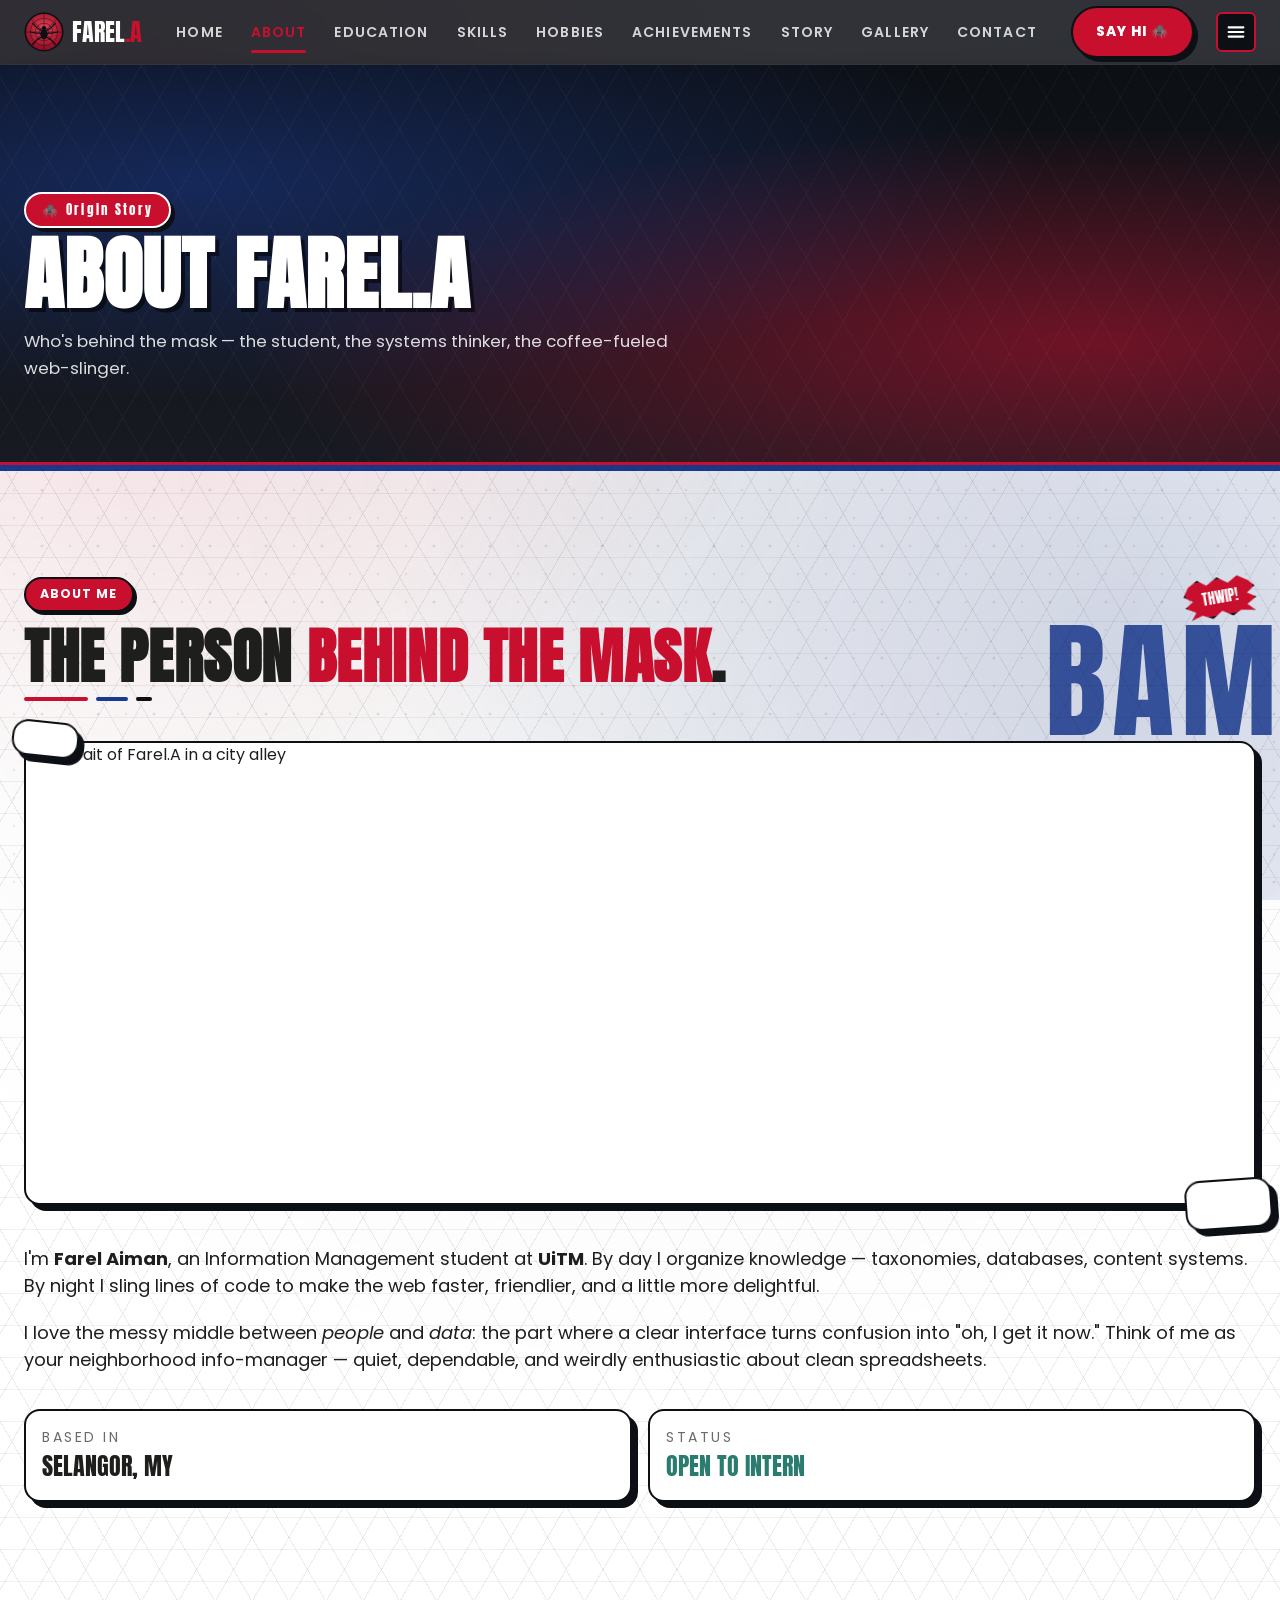
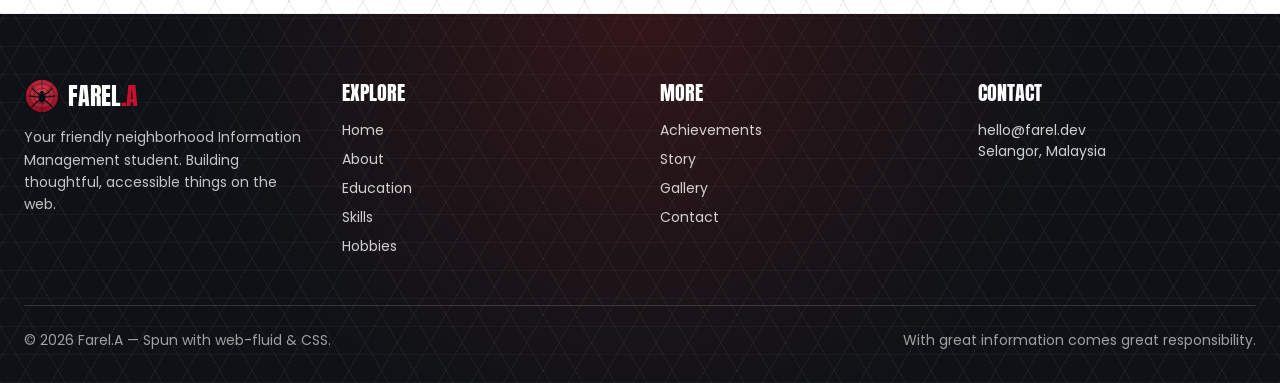
==== about.html @ d24015d4 "Add files via upload upload first commit" ====
<!doctype html>
<html lang="en">
<head>
<meta charset="utf-8">
<meta name="viewport" content="width=device-width,initial-scale=1">
<title>About — Farel.A</title>
<meta name="description" content="Meet Farel.A, an Information Management student bridging people and data.">
<meta property="og:title" content="About — Farel.A">
<meta property="og:description" content="Meet Farel.A, an Information Management student bridging people and data.">
<meta property="og:type" content="website">
<link rel="preconnect" href="https://fonts.googleapis.com">
<link rel="preconnect" href="https://fonts.gstatic.com" crossorigin>
<link rel="stylesheet" href="https://fonts.googleapis.com/css2?family=Anton&family=Poppins:wght@300;400;500;600;700;800&display=swap">
<link rel="stylesheet" href="styles.css">
</head>
<body>
<div id="site-header-slot"></div>
<main style="padding-top:5rem">
<section class="section web">
    <div class="container-x">
      <div class="reveal flex items-start justify-between gap-6 flex-wrap">
        <div>
          <span class="chip">About me</span>
          <h1 class="section-title" style="margin-top:1rem">The person <span class="text-spidey">behind the mask</span>.</h1>
          <div class="section-eyebrow-bar"><span></span><span></span><span></span></div>
        </div>
        <span class="comic-burst pop sm:inline-grid hidden" style="--r:-10deg;transform:rotate(-10deg);font-size:.85rem">THWIP!</span>
      </div>
      <div style="margin-top:2.5rem">
  <div class="grid gap-10 items-center" style="grid-template-columns:1fr">
    <div class="reveal relative">
      <div class="comic-card" style="overflow:hidden">
        <img src="https://images.unsplash.com/photo-1531123897727-8f129e1688ce?auto=format&fit=crop&w=900&q=80" alt="Portrait of Farel.A in a city alley" style="width:100%;height:460px;object-fit:cover" loading="lazy">
      </div>
      <div class="comic-card bg-spidey text-white font-display" style="position:absolute;bottom:-1.5rem;right:-1rem;padding:.5rem 1rem;font-size:1.25rem;transform:rotate(-4deg)">THWIP!</div>
      <div class="comic-card bg-accent text-white font-display" style="position:absolute;top:-1.25rem;left:-.75rem;padding:.25rem .75rem;transform:rotate(6deg)">HELLO!</div>
    </div>
    <div class="reveal" style="display:grid;gap:1.25rem;font-size:1.125rem">
      <p>I'm <strong>Farel Aiman</strong>, an Information Management student at <strong>UiTM</strong>. By day I organize knowledge — taxonomies, databases, content systems. By night I sling lines of code to make the web faster, friendlier, and a little more delightful.</p>
      <p>I love the messy middle between <em>people</em> and <em>data</em>: the part where a clear interface turns confusion into "oh, I get it now." Think of me as your neighborhood info-manager — quiet, dependable, and weirdly enthusiastic about clean spreadsheets.</p>
      <div class="grid grid-cols-2 gap-4" style="padding-top:1rem">
        <div class="comic-card p-4"><p class="text-sm uppercase tracking-widest text-muted-foreground">Based in</p><p class="font-display text-2xl">Selangor, MY</p></div>
        <div class="comic-card p-4"><p class="text-sm uppercase tracking-widest text-muted-foreground">Status</p><p class="font-display text-2xl text-primary">Open to intern</p></div>
      </div>
    </div>
  </div>
</div>
    </div>
  </section>
</main>
<div id="site-footer-slot"></div>
<div id="lightbox" class="lightbox" style="display:none"></div>
<script src="script.js"></script>
</body>
</html>
---- styles.css ----
/* Farel.A Portfolio — converted from Tailwind v4 source */
:root{
  --background:#ffffff;--foreground:#1e1e1c;--primary:#2a7d6e;--primary-foreground:#fff;
  --secondary:#f5f5f3;--secondary-foreground:#1e1e1c;--accent:#b8885a;--accent-foreground:#fff;
  --spidey:#c8102e;--spidey-deep:#8b0a1f;--spidey-blue:#1a3a8f;--spidey-blue-deep:#0f2563;
  --ink:#0c0f14;--muted:#f5f5f3;--muted-foreground:#6b6b66;--border:#e6e4df;--card:#fff;--ring:#c8102e;
  --font-display:"Anton","Impact",sans-serif;
  --font-body:"Poppins",system-ui,sans-serif;
}
*{box-sizing:border-box;border-color:var(--border)}
html{scroll-behavior:smooth}
body{margin:0;background:var(--background);color:var(--foreground);font-family:var(--font-body);-webkit-font-smoothing:antialiased;line-height:1.5}
h1,h2,h3,h4{font-family:var(--font-display);letter-spacing:.01em;margin:0}
p{margin:0}
a{color:inherit;text-decoration:none}
img,video,svg,iframe{display:block;max-width:100%}
button{font:inherit;cursor:pointer;background:none;border:0;color:inherit}
ul,ol{margin:0}

/* Color helpers */
.text-spidey{color:var(--spidey)}
.text-spidey-blue{color:var(--spidey-blue)}
.text-accent{color:var(--accent)}
.text-primary{color:var(--primary)}
.text-white{color:#fff}
.text-ink{color:var(--ink)}
.text-muted-foreground{color:var(--muted-foreground)}
.bg-spidey{background:var(--spidey)}
.bg-spidey-blue{background:var(--spidey-blue)}
.bg-accent{background:var(--accent)}
.bg-white{background:#fff}
.bg-ink{background:var(--ink)}
.bg-secondary{background:var(--secondary)}
.bg-background{background:var(--background)}
.border-ink{border-color:var(--ink)}
.border-spidey{border-color:var(--spidey)}

/* Typography */
.font-display{font-family:var(--font-display);text-transform:uppercase}
.font-semibold{font-weight:600}.font-bold{font-weight:700}.font-extrabold{font-weight:800}
.uppercase{text-transform:uppercase}
.tracking-wider{letter-spacing:.08em}
.tracking-widest{letter-spacing:.18em}
.leading-tight{line-height:1.15}
.leading-snug{line-height:1.3}
.leading-relaxed{line-height:1.7}

/* Layout */
.container-x{max-width:80rem;margin:0 auto;padding-left:1rem;padding-right:1rem}
@media(min-width:640px){.container-x{padding-left:1.5rem;padding-right:1.5rem}}
.relative{position:relative}.absolute{position:absolute}.fixed{position:fixed}
.inset-0{inset:0}.inset-x-0{left:0;right:0}.top-0{top:0}.bottom-0{bottom:0}.left-0{left:0}.right-0{right:0}
.z-10{z-index:10}.z-40{z-index:40}.z-50{z-index:50}
.overflow-hidden{overflow:hidden}
.flex{display:flex}.inline-flex{display:inline-flex}.grid{display:grid}.hidden{display:none}.block{display:block}
.items-center{align-items:center}.items-start{align-items:flex-start}
.justify-center{justify-content:center}.justify-between{justify-content:space-between}
.flex-wrap{flex-wrap:wrap}.flex-col{flex-direction:column}.shrink-0{flex-shrink:0}
.gap-1{gap:.25rem}.gap-2{gap:.5rem}.gap-3{gap:.75rem}.gap-4{gap:1rem}.gap-5{gap:1.25rem}.gap-6{gap:1.5rem}.gap-8{gap:2rem}.gap-10{gap:2.5rem}
.text-center{text-align:center}
.w-full{width:100%}.h-full{height:100%}.min-h-screen{min-height:100vh}
.mx-auto{margin-left:auto;margin-right:auto}
.mt-1{margin-top:.25rem}.mt-2{margin-top:.5rem}.mt-3{margin-top:.75rem}.mt-4{margin-top:1rem}.mt-5{margin-top:1.25rem}.mt-6{margin-top:1.5rem}.mt-8{margin-top:2rem}.mt-10{margin-top:2.5rem}.mt-12{margin-top:3rem}
.mb-1{margin-bottom:.25rem}.mb-3{margin-bottom:.75rem}
.pt-3{padding-top:.75rem}.pt-4{padding-top:1rem}.pt-6{padding-top:1.5rem}.pt-16{padding-top:4rem}.pt-20{padding-top:5rem}.pt-28{padding-top:7rem}
.pb-8{padding-bottom:2rem}.pb-20{padding-bottom:5rem}
.py-2{padding-top:.5rem;padding-bottom:.5rem}.py-3{padding-top:.75rem;padding-bottom:.75rem}.py-4{padding-top:1rem;padding-bottom:1rem}.py-16{padding-top:4rem;padding-bottom:4rem}.py-20{padding-top:5rem;padding-bottom:5rem}
.px-3{padding-left:.75rem;padding-right:.75rem}.px-4{padding-left:1rem;padding-right:1rem}
.p-4{padding:1rem}.p-5{padding:1.25rem}.p-6{padding:1.5rem}.p-8{padding:2rem}
.rounded-md{border-radius:.375rem}.rounded-lg{border-radius:.5rem}.rounded-full{border-radius:9999px}
.border{border-width:1px;border-style:solid}.border-2{border-width:2px;border-style:solid}.border-y-2{border-top-width:2px;border-bottom-width:2px;border-style:solid}.border-l-4{border-left-width:4px;border-style:solid}
.opacity-65{opacity:.65}

/* Sizes */
.w-3{width:.75rem}.w-4{width:1rem}.w-5{width:1.25rem}.w-6{width:1.5rem}.w-8{width:2rem}.w-9{width:2.25rem}.w-10{width:2.5rem}.w-12{width:3rem}.w-16{width:4rem}.w-24{width:6rem}.w-40{width:10rem}.w-72{width:18rem}.w-80{width:20rem}
.h-1{height:.25rem}.h-2{height:.5rem}.h-3{height:.75rem}.h-5{height:1.25rem}.h-6{height:1.5rem}.h-9{height:2.25rem}.h-10{height:2.5rem}.h-12{height:3rem}.h-16{height:4rem}.h-32{height:8rem}.h-72{height:18rem}.h-px{height:1px}

/* Typography sizes */
.text-xs{font-size:.75rem}.text-sm{font-size:.875rem}.text-base{font-size:1rem}.text-lg{font-size:1.125rem}.text-xl{font-size:1.25rem}.text-2xl{font-size:1.5rem}.text-3xl{font-size:1.875rem}.text-4xl{font-size:2.25rem;line-height:1.1}.text-5xl{font-size:3rem;line-height:1.05}.text-6xl{font-size:3.75rem;line-height:1}.text-7xl{font-size:4.5rem;line-height:1}

/* Grids */
.grid-cols-2{grid-template-columns:repeat(2,minmax(0,1fr))}
@media(min-width:640px){
  .sm\:grid-cols-2{grid-template-columns:repeat(2,minmax(0,1fr))}
  .sm\:text-7xl{font-size:4.5rem;line-height:1}
  .sm\:text-6xl{font-size:3.75rem;line-height:1.05}
  .sm\:inline-grid{display:inline-grid}
}
@media(min-width:768px){
  .md\:grid-cols-2{grid-template-columns:repeat(2,minmax(0,1fr))}
  .md\:grid-cols-3{grid-template-columns:repeat(3,minmax(0,1fr))}
  .md\:grid-cols-4{grid-template-columns:repeat(4,minmax(0,1fr))}
  .md\:py-28{padding-top:7rem;padding-bottom:7rem}
  .md\:pt-36{padding-top:9rem}
  .md\:pb-28{padding-bottom:7rem}
  .md\:p-8{padding:2rem}
  .md\:h-20{height:5rem}
  .md\:block{display:block}
}
@media(min-width:1024px){
  .lg\:grid-cols-2{grid-template-columns:repeat(2,minmax(0,1fr))}
  .lg\:grid-cols-3{grid-template-columns:repeat(3,minmax(0,1fr))}
  .lg\:grid-cols-4{grid-template-columns:repeat(4,minmax(0,1fr))}
  .lg\:grid-cols-5{grid-template-columns:repeat(5,minmax(0,1fr))}
  .lg\:col-span-2{grid-column:span 2 / span 2}
  .lg\:col-span-3{grid-column:span 3 / span 3}
  .lg\:flex{display:flex}
  .lg\:hidden{display:none}
  .lg\:block{display:block}
  .lg\:text-9xl{font-size:7.5rem;line-height:1}
}

/* Decorations */
.drop-shadow-comic{filter:drop-shadow(4px 4px 0 rgba(0,0,0,.6))}
.shadow-comic{box-shadow:3px 3px 0 var(--ink)}

/* Components */
.chip{display:inline-flex;align-items:center;gap:.4rem;padding:.4rem .9rem;border:2px solid var(--ink);border-radius:9999px;background:var(--spidey);color:#fff;font-weight:700;letter-spacing:.08em;text-transform:uppercase;font-size:.78rem;box-shadow:3px 3px 0 var(--ink)}
.comic-card{background:#fff;border:2px solid var(--ink);border-radius:1rem;box-shadow:6px 6px 0 var(--ink)}
.btn-comic{display:inline-flex;align-items:center;gap:.5rem;padding:.85rem 1.4rem;border:2px solid var(--ink);border-radius:9999px;font-weight:800;letter-spacing:.08em;text-transform:uppercase;font-size:.85rem;box-shadow:4px 4px 0 var(--ink);transition:transform .15s ease, box-shadow .15s ease}
.btn-comic:hover{transform:translate(-2px,-2px);box-shadow:6px 6px 0 var(--ink)}
.btn-comic:active{transform:translate(2px,2px);box-shadow:1px 1px 0 var(--ink)}

.paper{background-color:#f5f5f3;background-image:radial-gradient(rgba(0,0,0,.04) 1px,transparent 1px),radial-gradient(rgba(0,0,0,.03) 1px,transparent 1px);background-size:18px 18px,36px 36px;background-position:0 0,9px 9px}
.web-bg{background-color:#0e1216;background-image:radial-gradient(circle at 50% 0%,rgba(214,40,40,.18),transparent 60%),repeating-linear-gradient(60deg,rgba(255,255,255,.05) 0 1px,transparent 1px 28px),repeating-linear-gradient(-60deg,rgba(255,255,255,.05) 0 1px,transparent 1px 28px),repeating-linear-gradient(0deg,rgba(255,255,255,.04) 0 1px,transparent 1px 28px)}
.web-pattern{background-image:radial-gradient(circle at 50% 0%,rgba(12,15,20,.06),transparent 70%),repeating-linear-gradient(60deg,rgba(12,15,20,.08) 0 1px,transparent 1px 32px),repeating-linear-gradient(-60deg,rgba(12,15,20,.08) 0 1px,transparent 1px 32px),repeating-linear-gradient(0deg,rgba(12,15,20,.06) 0 1px,transparent 1px 32px)}
.spidey-veil{background:radial-gradient(ellipse at 20% 20%,rgba(26,58,143,.55),transparent 55%),radial-gradient(ellipse at 85% 30%,rgba(200,16,46,.45),transparent 50%),linear-gradient(180deg,rgba(0,0,0,.55),rgba(0,0,0,.85))}
.crack-strip{background:linear-gradient(90deg,var(--spidey) 0 50%,var(--spidey-blue) 50% 100%)}

.comic-burst{display:inline-grid;place-items:center;padding:.5rem 1rem;font-family:var(--font-display);color:#fff;border:2px solid var(--ink);box-shadow:4px 4px 0 var(--ink);clip-path:polygon(8% 14%,22% 0%,34% 16%,50% 0%,64% 18%,78% 4%,92% 20%,100% 36%,88% 50%,100% 64%,86% 78%,96% 96%,76% 90%,64% 100%,50% 84%,36% 100%,22% 88%,6% 96%,14% 78%,0% 64%,12% 50%,0% 36%);background:var(--spidey)}
.comic-burst.blue{background:var(--spidey-blue)}
.comic-burst.accent{background:var(--accent)}

/* Animations */
@keyframes slideUp{from{opacity:0;transform:translateY(28px)}to{opacity:1;transform:none}}
@keyframes float{0%,100%{transform:translateY(0)}50%{transform:translateY(-8px)}}
@keyframes swing{0%,100%{transform:rotate(-8deg)}50%{transform:rotate(8deg)}}
@keyframes hangswing{0%,100%{transform:rotate(-4deg)}50%{transform:rotate(4deg)}}
@keyframes marquee{from{transform:translateX(0)}to{transform:translateX(-50%)}}
@keyframes pop{0%{transform:scale(.8) rotate(var(--r,-6deg))}60%{transform:scale(1.08) rotate(var(--r,-6deg))}100%{transform:scale(1) rotate(var(--r,-6deg))}}
@keyframes pulseGlow{0%,100%{box-shadow:0 0 0 0 rgba(200,16,46,.6)}50%{box-shadow:0 0 0 14px rgba(200,16,46,0)}}

.js .reveal{opacity:0}
.reveal.in{opacity:1;animation:slideUp .8s cubic-bezier(.2,.7,.2,1) both}
@media (prefers-reduced-motion: reduce){.js .reveal{opacity:1}}
.swing{transform-origin:top center;animation:swing 4s ease-in-out infinite}
.hang-swing{transform-origin:top center;animation:hangswing 5s ease-in-out infinite}
.marquee-track{animation:marquee 30s linear infinite;display:flex;gap:2.5rem;white-space:nowrap;padding:1rem 0;font-family:var(--font-display);font-size:1.25rem;letter-spacing:.08em}
.pop{animation:pop .5s ease-out both}
.pulse-glow{animation:pulseGlow 2.4s ease-in-out infinite}

/* Nav */
.site-header{position:fixed;top:0;left:0;right:0;z-index:50;transition:all .2s ease;background:rgba(12,15,20,.85);backdrop-filter:blur(6px);border-bottom:1px solid rgba(255,255,255,.1)}
.site-header.scrolled{background:rgba(12,15,20,.95);border-bottom:2px solid var(--spidey);box-shadow:0 4px 0 var(--spidey)}
.nav-link{position:relative;padding:.5rem .75rem;font-size:.875rem;font-weight:600;text-transform:uppercase;letter-spacing:.08em;color:rgba(255,255,255,.8);transition:color .15s ease}
.nav-link:hover{color:#fff}
.nav-link.active{color:var(--spidey)}
.nav-link.active::after{content:"";position:absolute;left:.75rem;right:.75rem;bottom:-2px;height:3px;background:var(--spidey);border-radius:9999px}

/* Hero/section helpers */
.web-corner{position:relative}
.web-corner::before{content:"";position:absolute;inset:-1px auto auto -1px;width:260px;height:260px;background:conic-gradient(from 0deg at 0 0,transparent 0 6deg,rgba(255,255,255,.35) 6deg 7deg,transparent 7deg 20deg,rgba(255,255,255,.28) 20deg 21deg,transparent 21deg 36deg,rgba(255,255,255,.24) 36deg 37deg,transparent 37deg 54deg,rgba(255,255,255,.22) 54deg 55deg,transparent 55deg 72deg,rgba(255,255,255,.2) 72deg 73deg,transparent 73deg 90deg);pointer-events:none;-webkit-mask-image:radial-gradient(circle at 0 0,black 0,black 60%,transparent 75%);mask-image:radial-gradient(circle at 0 0,black 0,black 60%,transparent 75%)}

/* Specific layout helpers */
.hero{position:relative;padding:7rem 0 5rem;overflow:hidden}
@media(min-width:768px){.hero{padding:9rem 0 7rem}}
.hero-bg{position:absolute;inset:0;z-index:-1}
.hero-bg video{width:100%;height:100%;object-fit:cover}
.hero-title{font-family:var(--font-display);text-transform:uppercase;color:#fff;line-height:.92;font-size:3rem;filter:drop-shadow(4px 4px 0 rgba(0,0,0,.6))}
@media(min-width:640px){.hero-title{font-size:4.5rem}}
@media(min-width:1024px){.hero-title{font-size:7.5rem}}
.hero-lead{margin-top:1.5rem;max-width:36rem;color:rgba(255,255,255,.85);font-size:1.125rem}

/* Section */
.section{position:relative;padding:5rem 0;overflow:hidden}
@media(min-width:768px){.section{padding:7rem 0}}
.section.alt{background:#f5f5f3;background-image:radial-gradient(rgba(0,0,0,.04) 1px,transparent 1px),radial-gradient(rgba(0,0,0,.03) 1px,transparent 1px);background-size:18px 18px,36px 36px;background-position:0 0,9px 9px}
.section.web{background-image:radial-gradient(circle at 50% 0%,rgba(12,15,20,.06),transparent 70%),repeating-linear-gradient(60deg,rgba(12,15,20,.08) 0 1px,transparent 1px 32px),repeating-linear-gradient(-60deg,rgba(12,15,20,.08) 0 1px,transparent 1px 32px),repeating-linear-gradient(0deg,rgba(12,15,20,.06) 0 1px,transparent 1px 32px)}
.section-title{font-family:var(--font-display);text-transform:uppercase;font-size:2.25rem;line-height:.95}
@media(min-width:640px){.section-title{font-size:3.75rem}}
.section-eyebrow-bar{display:flex;align-items:center;gap:.5rem;margin-top:.75rem}
.section-eyebrow-bar span:nth-child(1){display:block;height:.25rem;width:4rem;background:var(--spidey);border-radius:9999px}
.section-eyebrow-bar span:nth-child(2){display:block;height:.25rem;width:2rem;background:var(--spidey-blue);border-radius:9999px}
.section-eyebrow-bar span:nth-child(3){display:block;height:.25rem;width:1rem;background:var(--ink);border-radius:9999px}

/* Skills bar */
.skill-bar{margin-top:.25rem;height:.75rem;background:var(--secondary);border:2px solid var(--ink);border-radius:9999px;overflow:hidden}
.skill-bar>div{height:100%;background:var(--spidey)}

/* Form */
.input{width:100%;padding:.75rem 1rem;border:2px solid var(--ink);border-radius:.5rem;background:#fff;font:inherit}
.input:focus{outline:none;box-shadow:0 0 0 4px rgba(200,16,46,.3)}
.err{color:var(--spidey);font-size:.875rem;margin-top:.25rem}

/* Gallery */
.gallery-grid{display:grid;grid-template-columns:repeat(2,1fr);gap:1rem}
@media(min-width:768px){.gallery-grid{grid-template-columns:repeat(4,1fr)}}
.gallery-item{position:relative;border:2px solid var(--ink);border-radius:1rem;box-shadow:6px 6px 0 var(--ink);overflow:hidden;padding:0;background:#fff}
.gallery-item img,.gallery-item video{width:100%;height:160px;object-fit:cover;transition:transform .4s ease;display:block}
.gallery-item:hover img,.gallery-item:hover video{transform:scale(1.05)}
.lightbox{position:fixed;inset:0;background:rgba(0,0,0,.9);display:flex;align-items:center;justify-content:center;z-index:100;padding:2rem}
.lightbox img{max-height:90vh;max-width:90vw;border:3px solid var(--spidey);box-shadow:8px 8px 0 var(--ink)}
.lightbox button.close{position:absolute;top:1rem;right:1rem;color:#fff;font-size:2rem}
.lightbox button.arrow{position:absolute;top:50%;transform:translateY(-50%);color:#fff;font-size:3rem;padding:0 1rem}
.lightbox button.prev{left:1rem}.lightbox button.next{right:1rem}

/* Back to top */
.back-top{position:fixed;bottom:1.5rem;right:1.5rem;z-index:40;width:3rem;height:3rem;border-radius:9999px;background:var(--spidey);color:#fff;border:2px solid var(--ink);box-shadow:4px 4px 0 var(--ink);display:none;align-items:center;justify-content:center;font-size:1.5rem}
.back-top.show{display:flex}
.back-top:hover{transform:translateY(-2px)}

/* Footer */
footer{color:#fff;padding:4rem 0 2rem}
footer .grid-foot{display:grid;gap:2.5rem;grid-template-columns:1fr}
@media(min-width:768px){footer .grid-foot{grid-template-columns:repeat(4,1fr)}}
footer a:hover{color:var(--spidey)}

/* Timeline */
.timeline{position:relative;border-left:4px solid var(--ink);margin-left:.75rem;padding-left:0;list-style:none}
.timeline>li{padding-left:2rem;position:relative;margin-bottom:2.5rem}
.timeline .dot{position:absolute;left:-14px;top:.25rem;width:1.5rem;height:1.5rem;border-radius:9999px;background:var(--spidey);border:2px solid var(--ink);box-shadow:3px 3px 0 var(--ink)}

/* Stat counters */
.stats{background:var(--ink);color:#fff;padding:4rem 0;border-top:2px solid var(--ink);border-bottom:2px solid var(--ink)}
.stats .grid{grid-template-columns:repeat(2,1fr);gap:1.5rem}
@media(min-width:768px){.stats .grid{grid-template-columns:repeat(4,1fr)}}
.stats p.num{font-family:var(--font-display);font-size:3.75rem;color:var(--spidey);margin:0}
.stats p.lbl{margin-top:.5rem;text-transform:uppercase;letter-spacing:.18em;font-size:.875rem;color:rgba(255,255,255,.8)}

/* Misc utilities */
.max-w-md{max-width:28rem}.max-w-xl{max-width:36rem}.max-w-2xl{max-width:42rem}
.rotate-180{transform:rotate(180deg)}
.object-cover{object-fit:cover}
.transition{transition:all .2s ease}
.cursor-pointer{cursor:pointer}
.list-none{list-style:none;padding-left:0}

/* ============================================================
   SPIDER-VERSE PARALLAX SYSTEM — scroll-driven depth & motion
   ============================================================ */

/* Scroll progress bar */
.scroll-progress{position:fixed;top:0;left:0;height:4px;width:0;z-index:60;background:linear-gradient(90deg,var(--spidey),var(--accent),var(--spidey-blue));box-shadow:0 0 12px rgba(200,16,46,.6);transition:width .08s linear}

/* Global parallax stage — fixed behind everything */
.parallax-stage{position:fixed;inset:0;pointer-events:none;z-index:-2;overflow:hidden}
.parallax-stage .layer{position:absolute;will-change:transform;opacity:.85}

/* Web grid backdrop (deepest) */
.layer-web{inset:-10% -10%;background:
  radial-gradient(circle at 18% 22%,rgba(200,16,46,.18),transparent 45%),
  radial-gradient(circle at 82% 70%,rgba(26,58,143,.22),transparent 50%),
  repeating-linear-gradient(60deg,rgba(255,255,255,.04) 0 1px,transparent 1px 36px),
  repeating-linear-gradient(-60deg,rgba(255,255,255,.04) 0 1px,transparent 1px 36px),
  repeating-linear-gradient(0deg,rgba(255,255,255,.03) 0 1px,transparent 1px 36px)
}

/* Comic dot tone overlay */
.layer-dots{inset:0;background-image:radial-gradient(rgba(200,16,46,.10) 1.5px,transparent 1.6px),radial-gradient(rgba(26,58,143,.08) 1.5px,transparent 1.6px);background-size:28px 28px,56px 56px;background-position:0 0,14px 14px;opacity:.5}

/* Floating spider silhouette */
.layer-spider{top:8%;right:6%;width:140px;height:140px;opacity:.18;filter:drop-shadow(0 10px 20px rgba(200,16,46,.4))}

/* Comic burst splats */
.layer-burst{position:absolute;font-family:var(--font-display);color:var(--spidey);opacity:.12;font-size:8rem;letter-spacing:.05em;text-transform:uppercase}
.layer-burst.b1{top:30%;left:-2%;transform:rotate(-18deg)}
.layer-burst.b2{top:65%;right:-3%;transform:rotate(14deg);color:var(--spidey-blue)}
.layer-burst.b3{top:120%;left:40%;transform:rotate(-6deg);color:var(--accent)}

/* Web corners in stage corners */
.layer-corner{width:320px;height:320px;background:conic-gradient(from 0deg at 0 0,transparent 0 6deg,rgba(200,16,46,.22) 6deg 7deg,transparent 7deg 20deg,rgba(255,255,255,.16) 20deg 21deg,transparent 21deg 36deg,rgba(26,58,143,.18) 36deg 37deg,transparent 37deg 54deg,rgba(255,255,255,.14) 54deg 55deg,transparent 55deg 72deg,rgba(200,16,46,.16) 72deg 73deg,transparent 73deg 90deg);-webkit-mask-image:radial-gradient(circle at 0 0,black 0,black 60%,transparent 78%);mask-image:radial-gradient(circle at 0 0,black 0,black 60%,transparent 78%);opacity:.35}
.layer-corner.tl{top:-1px;left:-1px}
.layer-corner.br{bottom:-1px;right:-1px;transform:rotate(180deg)}

/* Descending hanging spider that drops as you scroll */
.hang-spider{position:fixed;top:-80px;right:6vw;width:46px;height:46px;z-index:5;pointer-events:none;transition:transform .12s linear}
.hang-spider .thread{position:absolute;left:50%;top:-2000px;width:1.5px;height:2000px;background:linear-gradient(180deg,transparent,rgba(255,255,255,.55));transform:translateX(-50%)}
.hang-spider svg{position:relative;animation:hangswing 3.6s ease-in-out infinite;transform-origin:top center;filter:drop-shadow(0 4px 6px rgba(0,0,0,.5))}

/* Unified page-hero band auto-injected on interior pages */
.page-hero{position:relative;padding:6rem 0 4rem;overflow:hidden;background:
  radial-gradient(ellipse at 15% 30%,rgba(26,58,143,.55),transparent 55%),
  radial-gradient(ellipse at 85% 70%,rgba(200,16,46,.5),transparent 55%),
  linear-gradient(180deg,#0c0f14,#181a22);
  color:#fff;border-bottom:3px solid var(--spidey);box-shadow:0 6px 0 var(--spidey-blue)}
.page-hero::before{content:"";position:absolute;inset:0;background-image:repeating-linear-gradient(60deg,rgba(255,255,255,.06) 0 1px,transparent 1px 32px),repeating-linear-gradient(-60deg,rgba(255,255,255,.06) 0 1px,transparent 1px 32px);pointer-events:none;opacity:.6}
.page-hero::after{content:"";position:absolute;left:-1px;top:-1px;width:260px;height:260px;background:conic-gradient(from 0deg at 0 0,transparent 0 6deg,rgba(255,255,255,.35) 6deg 7deg,transparent 7deg 20deg,rgba(255,255,255,.28) 20deg 21deg,transparent 21deg 36deg,rgba(255,255,255,.24) 36deg 37deg,transparent 37deg 54deg,rgba(255,255,255,.22) 54deg 55deg,transparent 55deg 72deg,rgba(255,255,255,.2) 72deg 73deg,transparent 73deg 90deg);-webkit-mask-image:radial-gradient(circle at 0 0,black 0,black 60%,transparent 75%);mask-image:radial-gradient(circle at 0 0,black 0,black 60%,transparent 75%);pointer-events:none}
.page-hero .container-x{position:relative;z-index:2}
.page-hero h1{font-family:var(--font-display);text-transform:uppercase;font-size:3rem;line-height:.95;filter:drop-shadow(4px 4px 0 rgba(0,0,0,.55));margin:.5rem 0 0}
@media(min-width:768px){.page-hero{padding:8rem 0 5rem}.page-hero h1{font-size:5rem}}
.page-hero .eyebrow{display:inline-flex;align-items:center;gap:.5rem;padding:.4rem 1rem;border:2px solid #fff;border-radius:9999px;background:var(--spidey);color:#fff;font-family:var(--font-display);letter-spacing:.18em;font-size:.8rem;box-shadow:4px 4px 0 var(--ink)}
.page-hero p.lead{margin-top:1rem;max-width:42rem;color:rgba(255,255,255,.85);font-size:1.05rem;line-height:1.6}

/* Scroll-tilt cards (JS-applied) */
.tilt{transition:transform .25s cubic-bezier(.2,.7,.2,1)}
.comic-card.tilt:hover{transform:translate(-4px,-4px) rotate(-.4deg)}

/* Scroll-zoom hero video (depth feel) */
.hero-bg{will-change:transform}

/* Reveal variants */
.reveal-up{transform:translateY(40px)}
.reveal-left{transform:translateX(-40px)}
.reveal-right{transform:translateX(40px)}
.js .reveal-up,.js .reveal-left,.js .reveal-right{opacity:0}
.reveal-up.in,.reveal-left.in,.reveal-right.in{opacity:1;transform:none;transition:opacity .8s ease,transform .8s cubic-bezier(.2,.7,.2,1)}

@media (prefers-reduced-motion: reduce){
  .parallax-stage,.hang-spider{display:none}
  .reveal-up,.reveal-left,.reveal-right{transform:none;opacity:1}
}

/* Gallery video play badge */
.gallery-item{position:relative}
.gallery-item .play-badge{
  position:absolute;inset:auto auto 10px 10px;
  width:38px;height:38px;border-radius:999px;
  display:grid;place-items:center;
  background:rgba(0,0,0,.65);color:#fff;font-size:14px;
  backdrop-filter:blur(6px);
  border:1px solid rgba(255,255,255,.25);
  pointer-events:none;
}
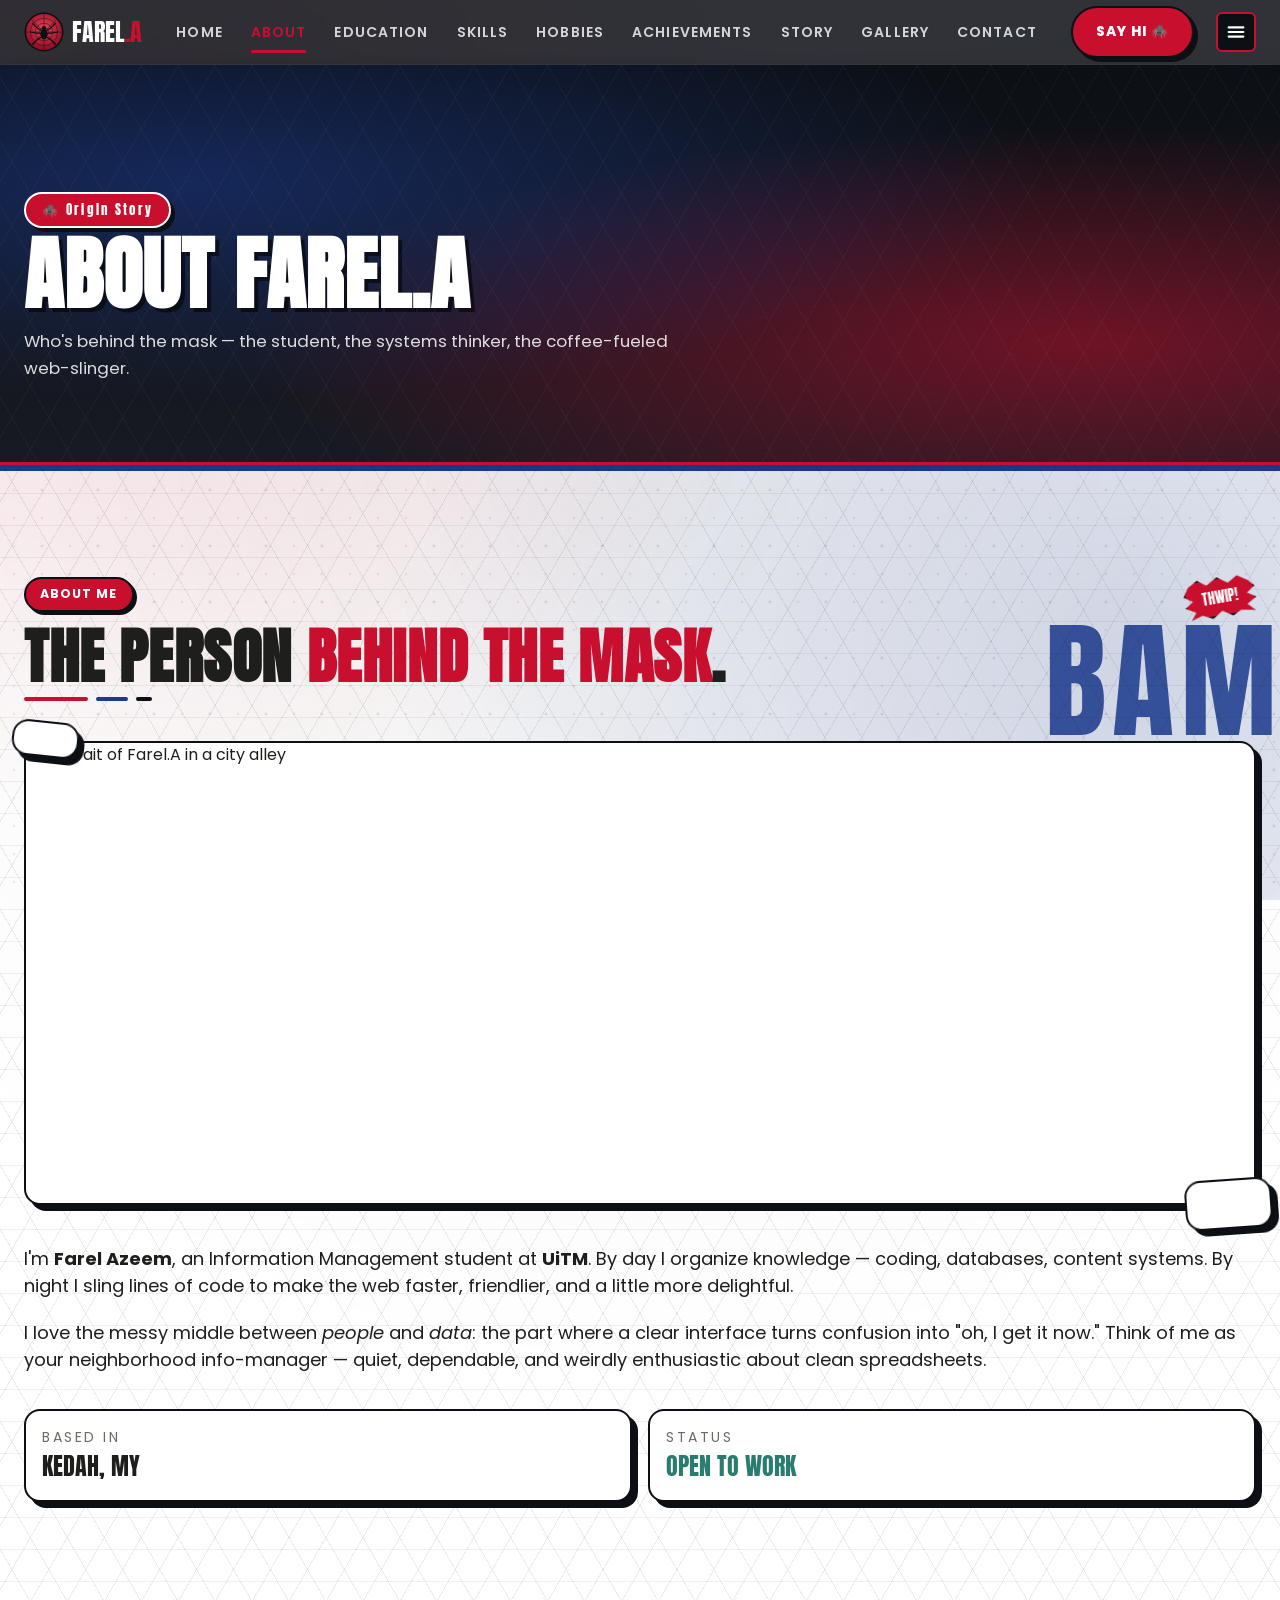
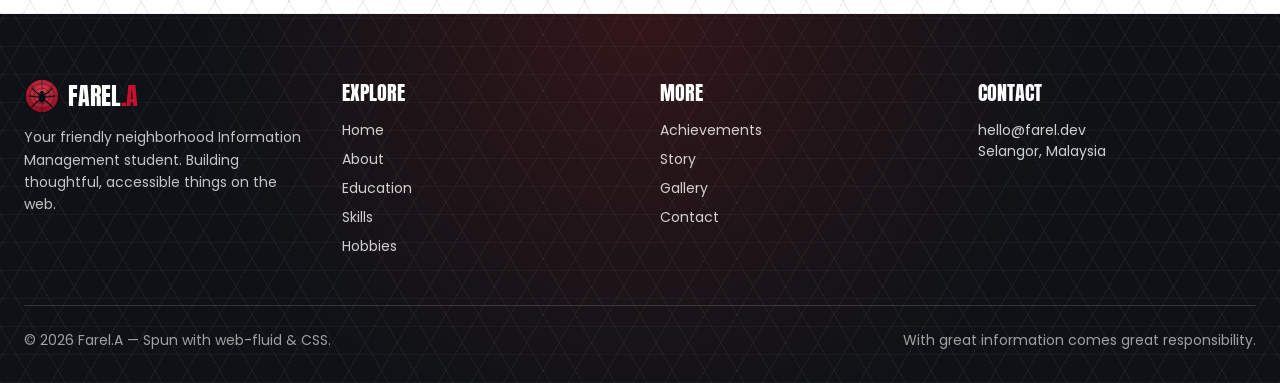
==== commit b8752d64: "Add files via upload farel" ====
--- a/about.html
+++ b/about.html
@@ -30,17 +30,17 @@
   <div class="grid gap-10 items-center" style="grid-template-columns:1fr">
     <div class="reveal relative">
       <div class="comic-card" style="overflow:hidden">
-        <img src="https://images.unsplash.com/photo-1531123897727-8f129e1688ce?auto=format&fit=crop&w=900&q=80" alt="Portrait of Farel.A in a city alley" style="width:100%;height:460px;object-fit:cover" loading="lazy">
+        <img src="C:\Users\User\Downloads\WhatsApp Image 2026-06-11 at 01.47.20.jpeg" alt="Portrait of Farel.A in a city alley" style="width:100%;height:460px;object-fit:cover" loading="lazy">
       </div>
       <div class="comic-card bg-spidey text-white font-display" style="position:absolute;bottom:-1.5rem;right:-1rem;padding:.5rem 1rem;font-size:1.25rem;transform:rotate(-4deg)">THWIP!</div>
       <div class="comic-card bg-accent text-white font-display" style="position:absolute;top:-1.25rem;left:-.75rem;padding:.25rem .75rem;transform:rotate(6deg)">HELLO!</div>
     </div>
     <div class="reveal" style="display:grid;gap:1.25rem;font-size:1.125rem">
-      <p>I'm <strong>Farel Aiman</strong>, an Information Management student at <strong>UiTM</strong>. By day I organize knowledge — taxonomies, databases, content systems. By night I sling lines of code to make the web faster, friendlier, and a little more delightful.</p>
+      <p>I'm <strong>Farel Azeem</strong>, an Information Management student at <strong>UiTM</strong>. By day I organize knowledge — coding, databases, content systems. By night I sling lines of code to make the web faster, friendlier, and a little more delightful.</p>
       <p>I love the messy middle between <em>people</em> and <em>data</em>: the part where a clear interface turns confusion into "oh, I get it now." Think of me as your neighborhood info-manager — quiet, dependable, and weirdly enthusiastic about clean spreadsheets.</p>
       <div class="grid grid-cols-2 gap-4" style="padding-top:1rem">
-        <div class="comic-card p-4"><p class="text-sm uppercase tracking-widest text-muted-foreground">Based in</p><p class="font-display text-2xl">Selangor, MY</p></div>
-        <div class="comic-card p-4"><p class="text-sm uppercase tracking-widest text-muted-foreground">Status</p><p class="font-display text-2xl text-primary">Open to intern</p></div>
+        <div class="comic-card p-4"><p class="text-sm uppercase tracking-widest text-muted-foreground">Based in</p><p class="font-display text-2xl">Kedah, MY</p></div>
+        <div class="comic-card p-4"><p class="text-sm uppercase tracking-widest text-muted-foreground">Status</p><p class="font-display text-2xl text-primary">Open to work</p></div>
       </div>
     </div>
   </div>
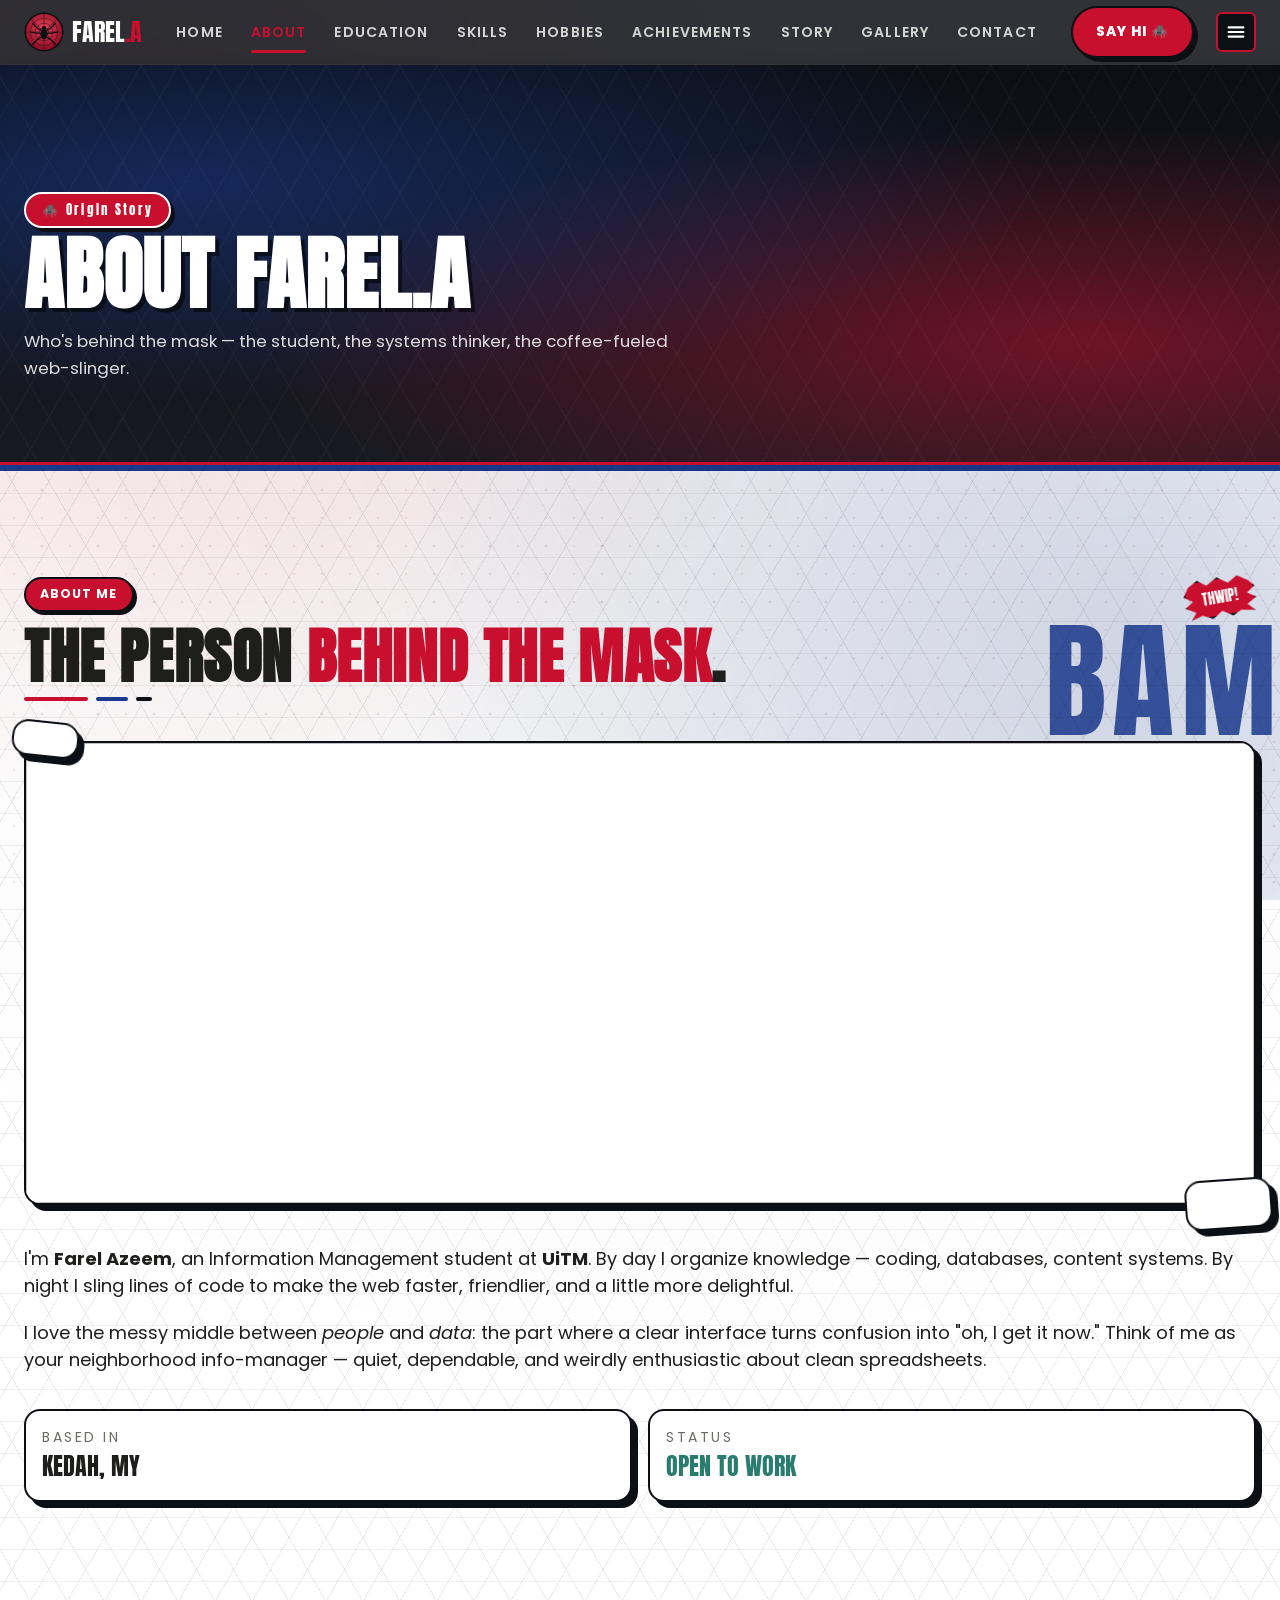
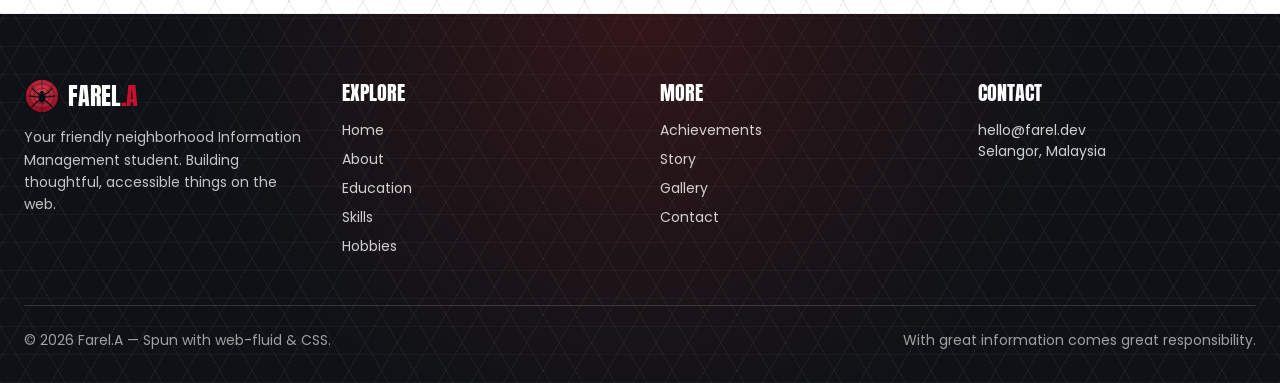
==== commit 3f2d6b09: "Add files via upload farelazeem" ====
--- a/about.html
+++ b/about.html
@@ -30,7 +30,7 @@
   <div class="grid gap-10 items-center" style="grid-template-columns:1fr">
     <div class="reveal relative">
       <div class="comic-card" style="overflow:hidden">
-        <img src="C:\Users\User\Downloads\WhatsApp Image 2026-06-11 at 01.47.20.jpeg" alt="Portrait of Farel.A in a city alley" style="width:100%;height:460px;object-fit:cover" loading="lazy">
+        <img src="C:\Users\User\Downloads\WhatsApp Image 2026-06-11 at 01.47.20.jpeg"  style="width:100%;height:460px;object-fit:cover" loading="lazy">
       </div>
       <div class="comic-card bg-spidey text-white font-display" style="position:absolute;bottom:-1.5rem;right:-1rem;padding:.5rem 1rem;font-size:1.25rem;transform:rotate(-4deg)">THWIP!</div>
       <div class="comic-card bg-accent text-white font-display" style="position:absolute;top:-1.25rem;left:-.75rem;padding:.25rem .75rem;transform:rotate(6deg)">HELLO!</div>
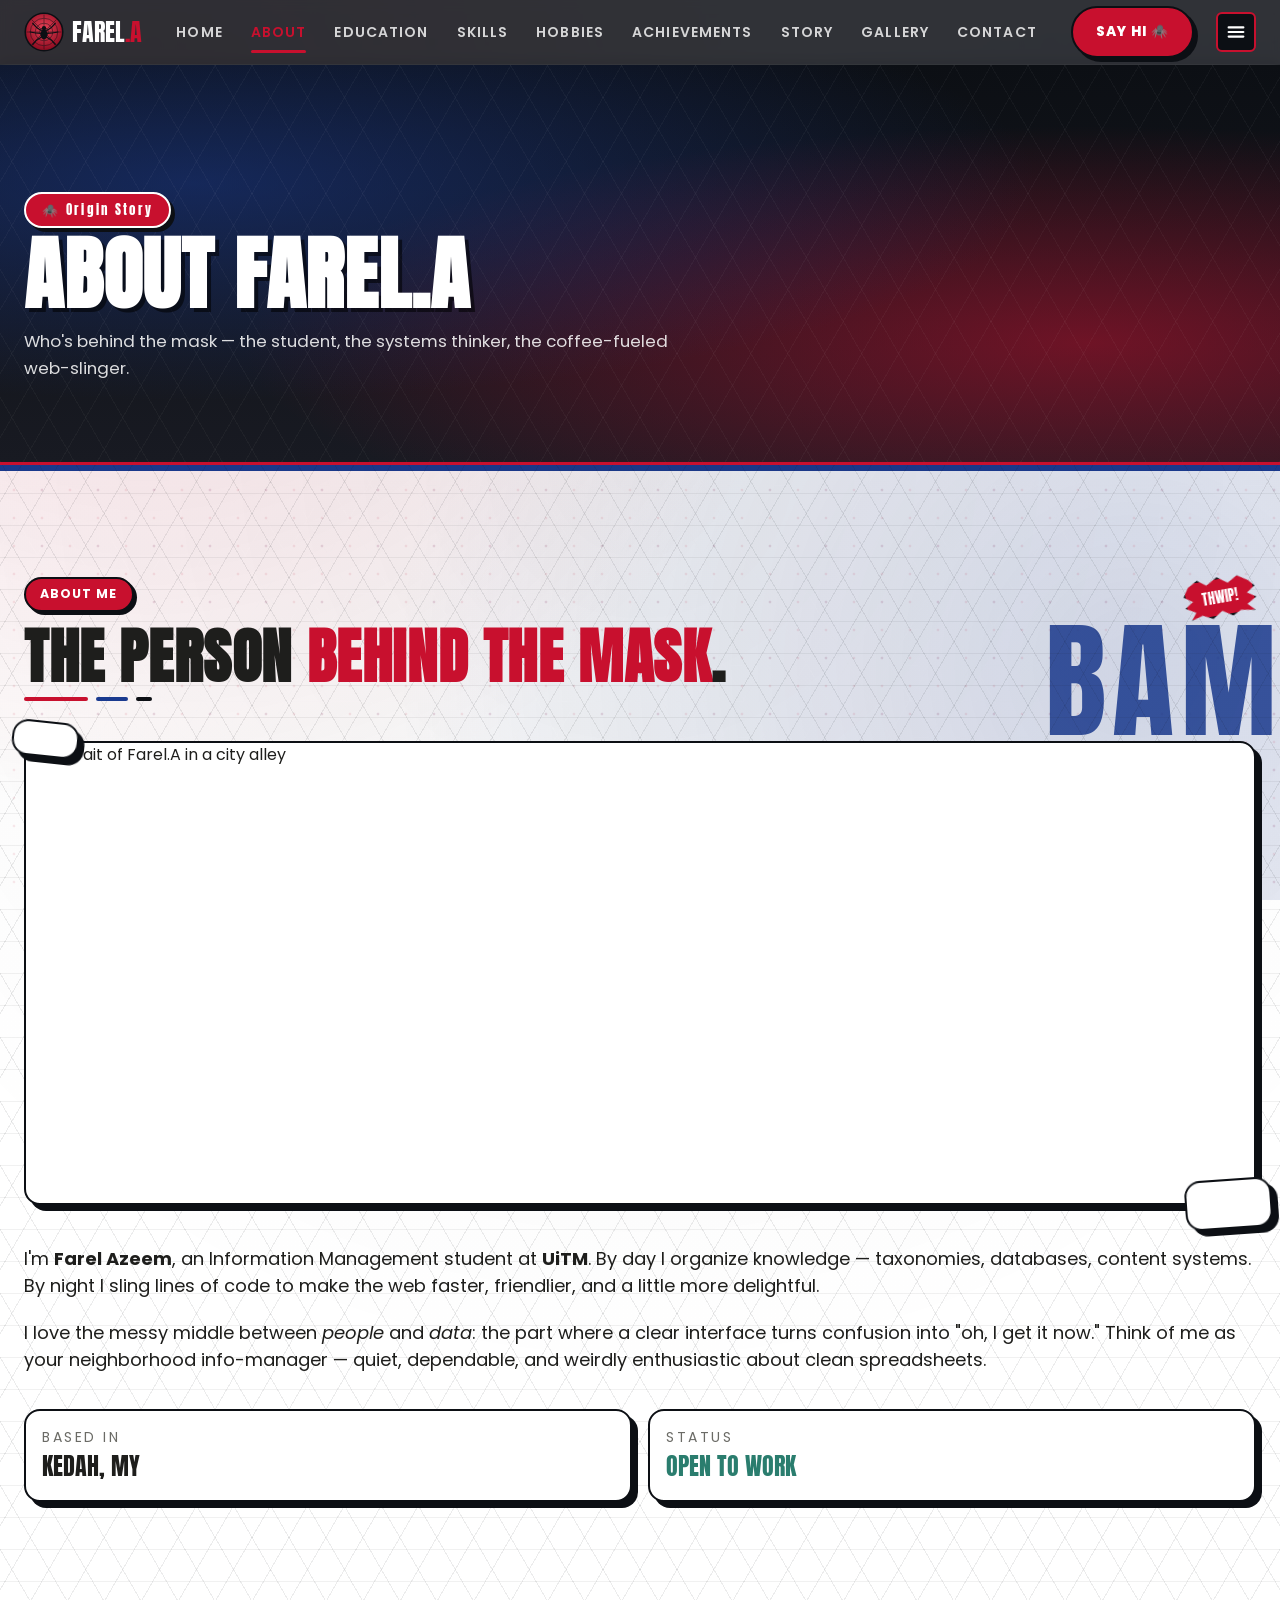
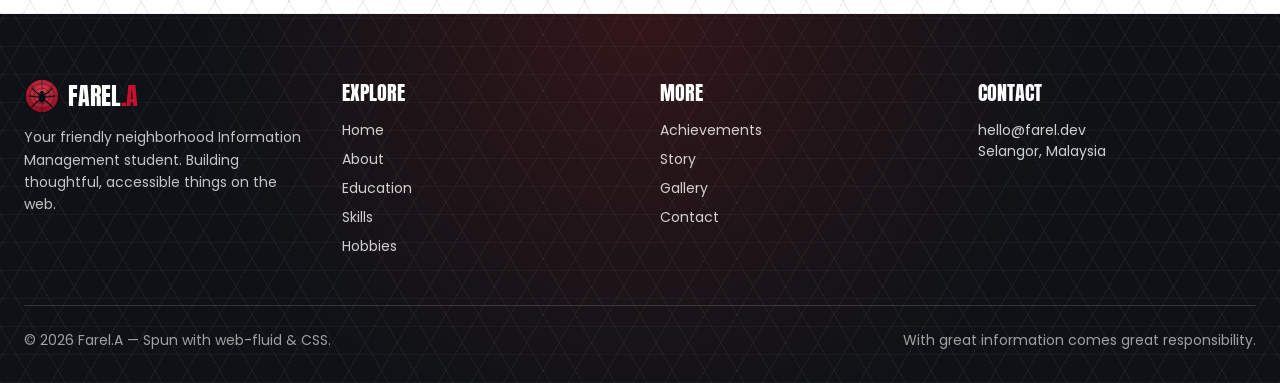
==== commit bea57471: "Add files via upload azeem" ====
--- a/about.html
+++ b/about.html
@@ -30,13 +30,13 @@
   <div class="grid gap-10 items-center" style="grid-template-columns:1fr">
     <div class="reveal relative">
       <div class="comic-card" style="overflow:hidden">
-        <img src="C:\Users\User\Downloads\WhatsApp Image 2026-06-11 at 01.47.20.jpeg"  style="width:100%;height:460px;object-fit:cover" loading="lazy">
+        <img src="C:\Users\User\Downloads\fspidey.jpeg" alt="Portrait of Farel.A in a city alley" style="width:100%;height:460px;object-fit:cover" loading="lazy">
       </div>
       <div class="comic-card bg-spidey text-white font-display" style="position:absolute;bottom:-1.5rem;right:-1rem;padding:.5rem 1rem;font-size:1.25rem;transform:rotate(-4deg)">THWIP!</div>
       <div class="comic-card bg-accent text-white font-display" style="position:absolute;top:-1.25rem;left:-.75rem;padding:.25rem .75rem;transform:rotate(6deg)">HELLO!</div>
     </div>
     <div class="reveal" style="display:grid;gap:1.25rem;font-size:1.125rem">
-      <p>I'm <strong>Farel Azeem</strong>, an Information Management student at <strong>UiTM</strong>. By day I organize knowledge — coding, databases, content systems. By night I sling lines of code to make the web faster, friendlier, and a little more delightful.</p>
+      <p>I'm <strong>Farel Azeem</strong>, an Information Management student at <strong>UiTM</strong>. By day I organize knowledge — taxonomies, databases, content systems. By night I sling lines of code to make the web faster, friendlier, and a little more delightful.</p>
       <p>I love the messy middle between <em>people</em> and <em>data</em>: the part where a clear interface turns confusion into "oh, I get it now." Think of me as your neighborhood info-manager — quiet, dependable, and weirdly enthusiastic about clean spreadsheets.</p>
       <div class="grid grid-cols-2 gap-4" style="padding-top:1rem">
         <div class="comic-card p-4"><p class="text-sm uppercase tracking-widest text-muted-foreground">Based in</p><p class="font-display text-2xl">Kedah, MY</p></div>
